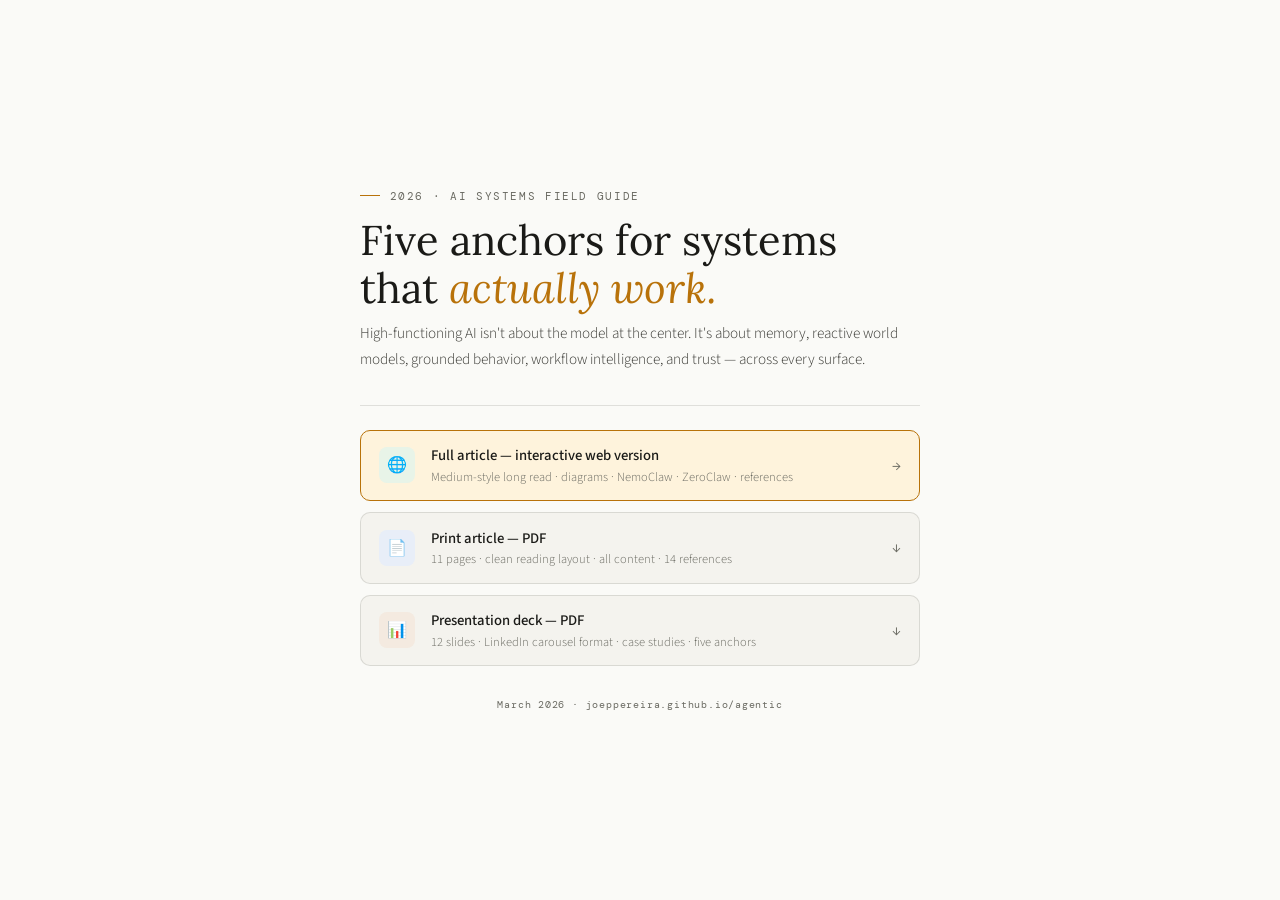
==== index.html @ 87a30d57 "Add files via upload" ====
<!DOCTYPE html>
<html lang="en">
<head>
<meta charset="UTF-8">
<meta name="viewport" content="width=device-width, initial-scale=1.0">
<title>AI Systems Field Guide · 2026</title>
<link rel="preconnect" href="https://fonts.googleapis.com">
<link href="https://fonts.googleapis.com/css2?family=Lora:ital,wght@0,400;0,600;1,400&family=Source+Sans+3:wght@300;400;500&family=DM+Mono:wght@400&display=swap" rel="stylesheet">
<style>
*, *::before, *::after { box-sizing: border-box; margin: 0; padding: 0; }
:root {
  --amber: #B8720A; --amber-l: #FEF3DC;
  --ink: #1A1A17; --ink-2: #3A3A35; --ink-3: #6A6A62;
  --paper: #FAFAF7; --paper-2: #F4F3EE; --paper-3: #ECEAE2;
  --border: rgba(26,26,23,0.12);
}
body {
  background: var(--paper);
  color: var(--ink);
  font-family: 'Source Sans 3', system-ui, sans-serif;
  min-height: 100vh;
  display: flex;
  align-items: center;
  justify-content: center;
  padding: 2rem 1.5rem;
}
.card {
  max-width: 560px;
  width: 100%;
}
.eyebrow {
  font-family: 'DM Mono', monospace;
  font-size: .68rem;
  letter-spacing: .15em;
  text-transform: uppercase;
  color: var(--ink-3);
  margin-bottom: .8rem;
  display: flex;
  align-items: center;
  gap: .6rem;
}
.eyebrow::before {
  content: '';
  display: inline-block;
  width: 20px;
  height: 1px;
  background: var(--amber);
}
h1 {
  font-family: 'Lora', Georgia, serif;
  font-size: clamp(1.8rem, 5vw, 2.6rem);
  font-weight: 400;
  line-height: 1.15;
  color: var(--ink);
  margin-bottom: .6rem;
}
h1 em { font-style: italic; color: var(--amber); }
.desc {
  font-size: .95rem;
  font-weight: 300;
  color: var(--ink-2);
  line-height: 1.7;
  margin-bottom: 2rem;
}
.divider {
  height: 1px;
  background: var(--border);
  margin-bottom: 1.5rem;
}
.links { display: flex; flex-direction: column; gap: .7rem; }
a.item {
  display: flex;
  align-items: center;
  gap: 1rem;
  padding: .9rem 1.1rem;
  background: var(--paper-2);
  border: 1px solid var(--border);
  border-radius: 10px;
  text-decoration: none;
  color: var(--ink);
  transition: border-color .15s, background .15s, transform .15s;
}
a.item:hover {
  border-color: var(--amber);
  background: var(--amber-l);
  transform: translateX(3px);
}
a.item.primary {
  border-color: var(--amber);
  background: var(--amber-l);
}
.item-icon {
  width: 36px;
  height: 36px;
  border-radius: 8px;
  display: flex;
  align-items: center;
  justify-content: center;
  flex-shrink: 0;
  font-size: 1rem;
}
.item-icon.html { background: #E8F4E8; }
.item-icon.pdf-article { background: #E8EEF8; }
.item-icon.pdf-deck { background: #F4EAE0; }
.item-body { flex: 1; }
.item-title {
  font-size: .92rem;
  font-weight: 500;
  color: var(--ink);
  margin-bottom: .1rem;
}
.item-desc {
  font-size: .78rem;
  font-weight: 300;
  color: var(--ink-3);
}
.item-arrow {
  font-size: .9rem;
  color: var(--ink-3);
  transition: color .15s;
}
a.item:hover .item-arrow { color: var(--amber); }
.footer {
  margin-top: 2rem;
  font-family: 'DM Mono', monospace;
  font-size: .62rem;
  letter-spacing: .08em;
  color: var(--ink-3);
  text-align: center;
}
</style>
</head>
<body>
<div class="card">
  <p class="eyebrow">2026 · AI Systems Field Guide</p>
  <h1>Five anchors for systems<br>that <em>actually work.</em></h1>
  <p class="desc">High-functioning AI isn't about the model at the center. It's about memory, reactive world models, grounded behavior, workflow intelligence, and trust — across every surface.</p>
  <div class="divider"></div>
  <div class="links">
    <a href="ai_anchors_article.html" class="item primary">
      <div class="item-icon html">🌐</div>
      <div class="item-body">
        <div class="item-title">Full article — interactive web version</div>
        <div class="item-desc">Medium-style long read · diagrams · NemoClaw · ZeroClaw · references</div>
      </div>
      <span class="item-arrow">→</span>
    </a>
    <a href="ai_anchors_article.pdf" class="item">
      <div class="item-icon pdf-article">📄</div>
      <div class="item-body">
        <div class="item-title">Print article — PDF</div>
        <div class="item-desc">11 pages · clean reading layout · all content · 14 references</div>
      </div>
      <span class="item-arrow">↓</span>
    </a>
    <a href="ai_anchors_linkedin.pdf" class="item">
      <div class="item-icon pdf-deck">📊</div>
      <div class="item-body">
        <div class="item-title">Presentation deck — PDF</div>
        <div class="item-desc">12 slides · LinkedIn carousel format · case studies · five anchors</div>
      </div>
      <span class="item-arrow">↓</span>
    </a>
  </div>
  <p class="footer">March 2026 · joeppereira.github.io/agentic</p>
</div>
</body>
</html>
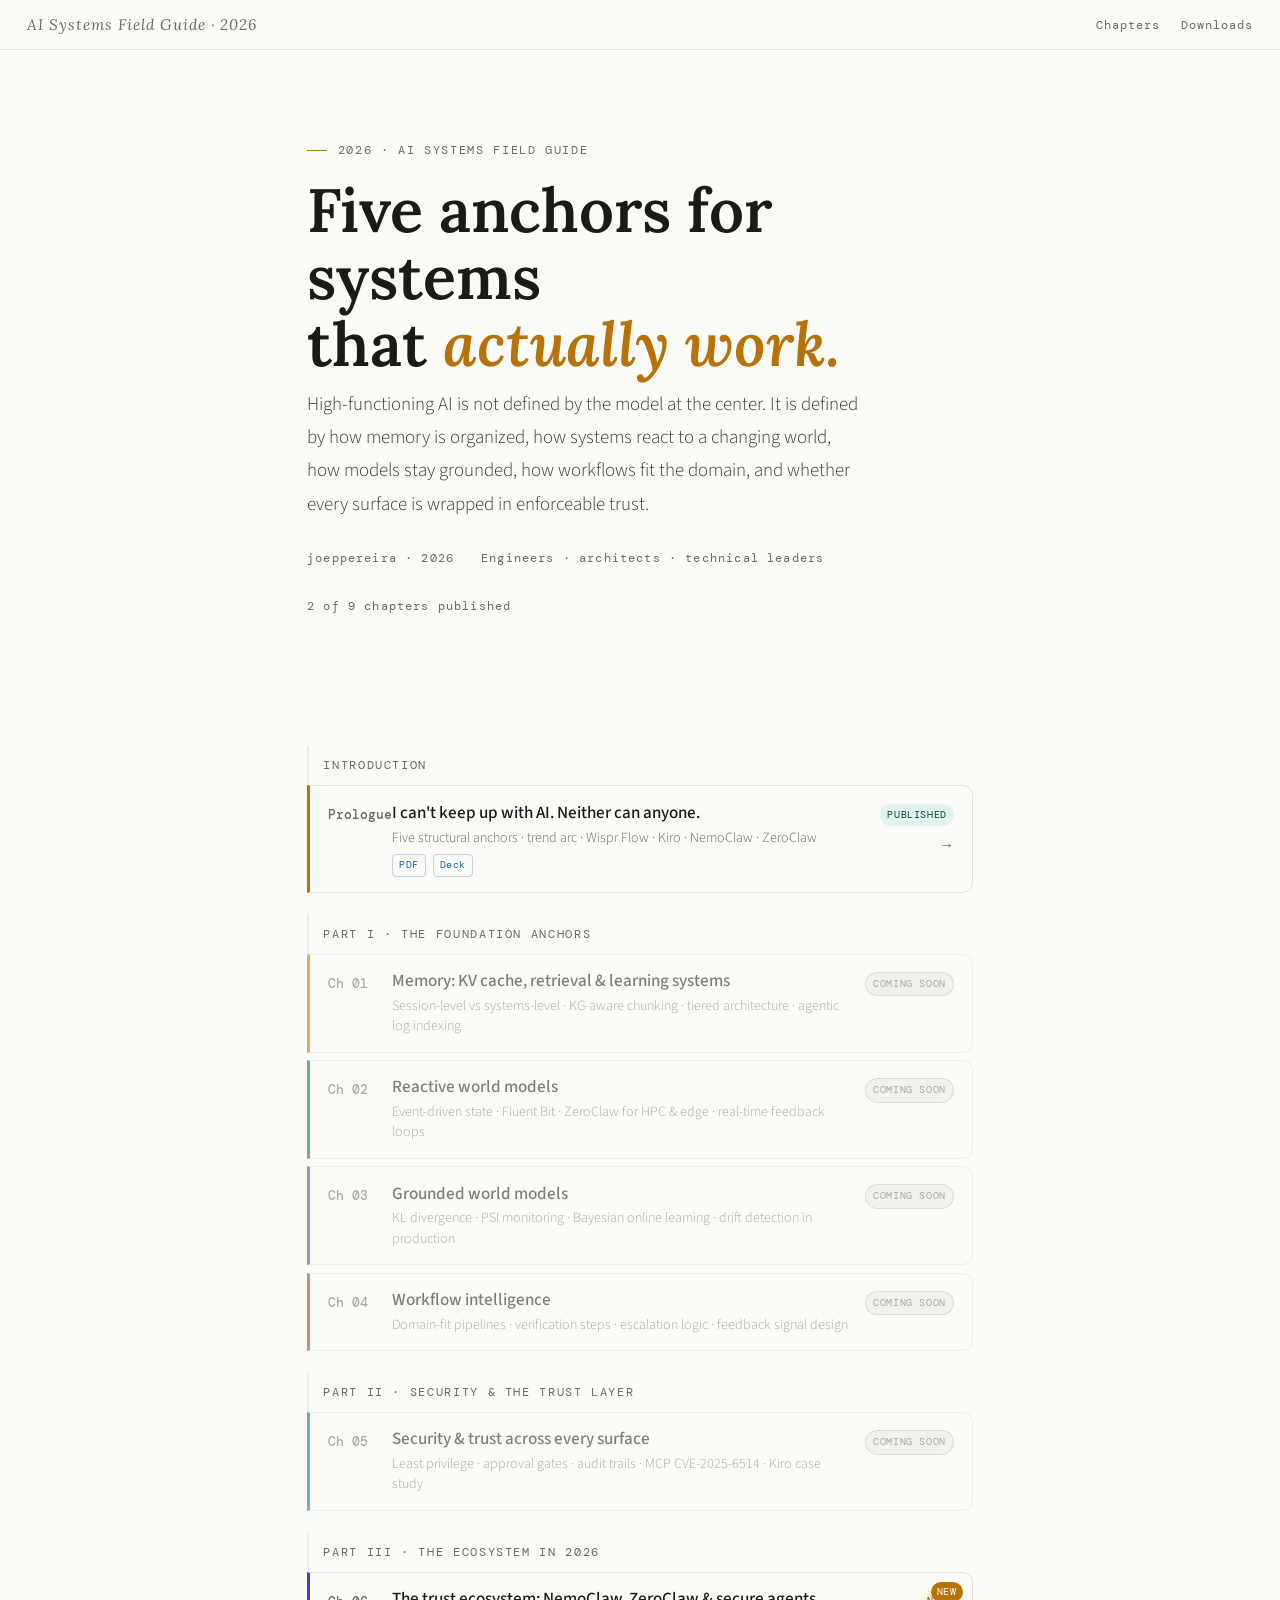
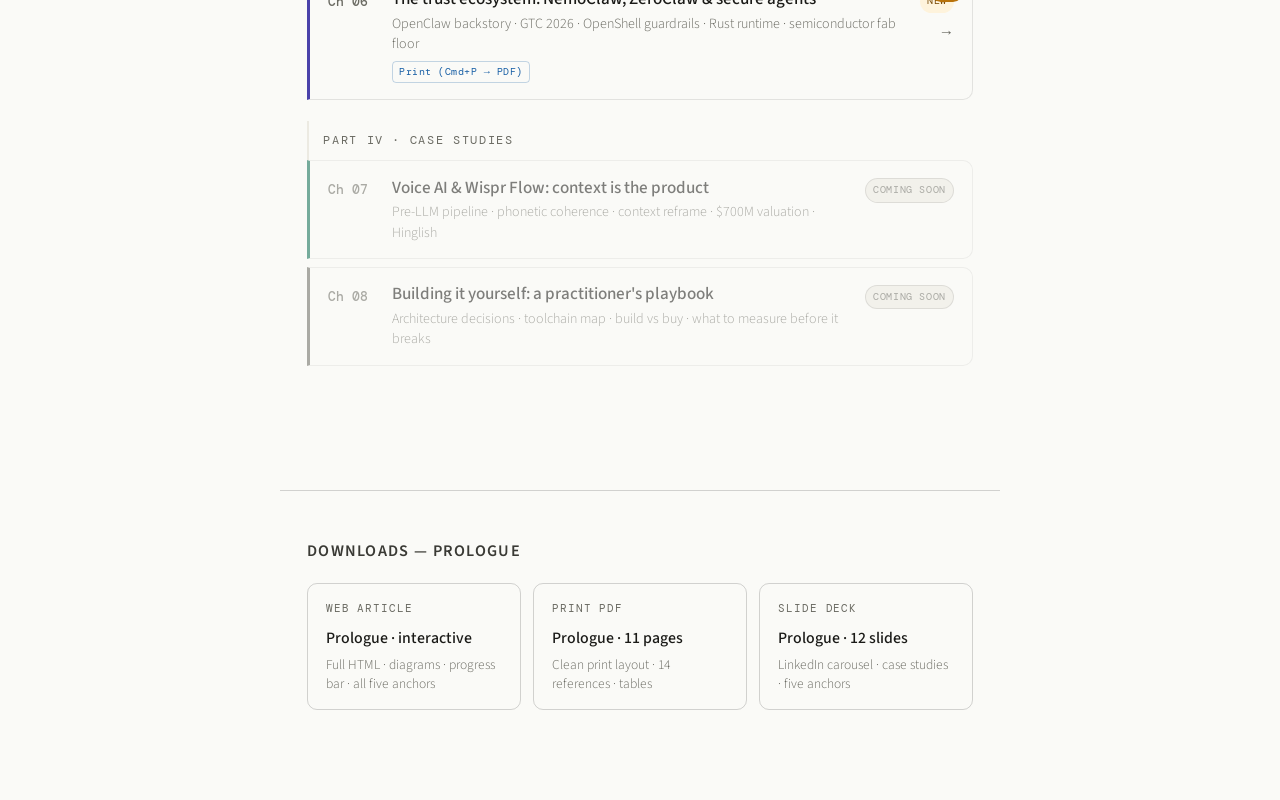
==== commit 1b821856: "adding chapter, and book format" ====
--- a/index.html
+++ b/index.html
@@ -4,165 +4,256 @@
 <meta charset="UTF-8">
 <meta name="viewport" content="width=device-width, initial-scale=1.0">
 <title>AI Systems Field Guide · 2026</title>
-<link rel="preconnect" href="https://fonts.googleapis.com">
-<link href="https://fonts.googleapis.com/css2?family=Lora:ital,wght@0,400;0,600;1,400&family=Source+Sans+3:wght@300;400;500&family=DM+Mono:wght@400&display=swap" rel="stylesheet">
+<link rel="stylesheet" href="style.css">
 <style>
-*, *::before, *::after { box-sizing: border-box; margin: 0; padding: 0; }
-:root {
-  --amber: #B8720A; --amber-l: #FEF3DC;
-  --ink: #1A1A17; --ink-2: #3A3A35; --ink-3: #6A6A62;
-  --paper: #FAFAF7; --paper-2: #F4F3EE; --paper-3: #ECEAE2;
-  --border: rgba(26,26,23,0.12);
-}
-body {
-  background: var(--paper);
-  color: var(--ink);
-  font-family: 'Source Sans 3', system-ui, sans-serif;
-  min-height: 100vh;
-  display: flex;
-  align-items: center;
-  justify-content: center;
-  padding: 2rem 1.5rem;
-}
-.card {
-  max-width: 560px;
-  width: 100%;
-}
-.eyebrow {
-  font-family: 'DM Mono', monospace;
-  font-size: .68rem;
-  letter-spacing: .15em;
-  text-transform: uppercase;
-  color: var(--ink-3);
-  margin-bottom: .8rem;
-  display: flex;
-  align-items: center;
-  gap: .6rem;
-}
-.eyebrow::before {
-  content: '';
-  display: inline-block;
-  width: 20px;
-  height: 1px;
-  background: var(--amber);
-}
-h1 {
-  font-family: 'Lora', Georgia, serif;
-  font-size: clamp(1.8rem, 5vw, 2.6rem);
-  font-weight: 400;
-  line-height: 1.15;
-  color: var(--ink);
-  margin-bottom: .6rem;
-}
-h1 em { font-style: italic; color: var(--amber); }
-.desc {
-  font-size: .95rem;
-  font-weight: 300;
-  color: var(--ink-2);
-  line-height: 1.7;
-  margin-bottom: 2rem;
-}
-.divider {
-  height: 1px;
-  background: var(--border);
-  margin-bottom: 1.5rem;
-}
-.links { display: flex; flex-direction: column; gap: .7rem; }
-a.item {
-  display: flex;
-  align-items: center;
-  gap: 1rem;
-  padding: .9rem 1.1rem;
-  background: var(--paper-2);
-  border: 1px solid var(--border);
-  border-radius: 10px;
-  text-decoration: none;
-  color: var(--ink);
-  transition: border-color .15s, background .15s, transform .15s;
-}
-a.item:hover {
-  border-color: var(--amber);
-  background: var(--amber-l);
-  transform: translateX(3px);
-}
-a.item.primary {
-  border-color: var(--amber);
-  background: var(--amber-l);
-}
-.item-icon {
-  width: 36px;
-  height: 36px;
-  border-radius: 8px;
-  display: flex;
-  align-items: center;
-  justify-content: center;
-  flex-shrink: 0;
-  font-size: 1rem;
-}
-.item-icon.html { background: #E8F4E8; }
-.item-icon.pdf-article { background: #E8EEF8; }
-.item-icon.pdf-deck { background: #F4EAE0; }
-.item-body { flex: 1; }
-.item-title {
-  font-size: .92rem;
-  font-weight: 500;
-  color: var(--ink);
-  margin-bottom: .1rem;
-}
-.item-desc {
-  font-size: .78rem;
-  font-weight: 300;
-  color: var(--ink-3);
-}
-.item-arrow {
-  font-size: .9rem;
-  color: var(--ink-3);
-  transition: color .15s;
-}
-a.item:hover .item-arrow { color: var(--amber); }
-.footer {
-  margin-top: 2rem;
-  font-family: 'DM Mono', monospace;
-  font-size: .62rem;
-  letter-spacing: .08em;
-  color: var(--ink-3);
-  text-align: center;
+.book-hero { max-width: 720px; margin: 0 auto; padding: 5rem 1.5rem 3rem; }
+.book-title { font-family: var(--serif); font-size: clamp(2rem, 5vw, 3.4rem); font-weight: 600; line-height: 1.1; color: var(--ink); margin-bottom: .6rem; }
+.book-title em { font-style: italic; color: var(--amber); }
+.book-desc { font-family: var(--sans); font-size: 1.05rem; font-weight: 300; color: var(--ink-2); line-height: 1.75; max-width: 560px; margin-bottom: 1.5rem; }
+.book-meta { font-family: var(--mono); font-size: .65rem; letter-spacing: .1em; color: var(--ink-3); display: flex; gap: 1.5rem; flex-wrap: wrap; margin-bottom: 3rem; }
+
+.toc-wrap { max-width: 720px; margin: 0 auto; padding: 0 1.5rem 4rem; }
+.toc-part { font-family: var(--mono); font-size: .65rem; letter-spacing: .14em; text-transform: uppercase; color: var(--ink-3); padding: .5rem 0 .5rem .8rem; margin-top: 1.2rem; border-left: 2px solid var(--paper-3); }
+
+.ch-row { display: grid; grid-template-columns: 52px 1fr auto; align-items: start; gap: 12px; border: 1px solid var(--border); border-left: 3px solid var(--paper-3); border-radius: 0 10px 10px 0; padding: .85rem 1rem; margin-bottom: .4rem; text-decoration: none; color: inherit; transition: border-color .15s, background .15s, transform .15s; position: relative; }
+a.ch-row:hover { background: var(--amber-l); transform: translateX(3px); }
+.ch-row.coming { opacity: .55; pointer-events: none; }
+.ch-row.is-new::after { content: 'New'; position: absolute; top: .5rem; right: .5rem; font-family: var(--mono); font-size: .55rem; letter-spacing: .08em; text-transform: uppercase; background: var(--amber); color: white; padding: 1px 6px; border-radius: 99px; }
+
+.ch-num   { font-family: var(--mono); font-size: .7rem; font-weight: 500; color: var(--ink-3); padding-top: .15rem; }
+.ch-body  { flex: 1; }
+.ch-title { font-family: var(--sans); font-size: .95rem; font-weight: 500; color: var(--ink); margin-bottom: .2rem; line-height: 1.3; }
+.ch-sub   { font-family: var(--sans); font-size: .78rem; font-weight: 300; color: var(--ink-3); line-height: 1.45; }
+.ch-right { display: flex; flex-direction: column; align-items: flex-end; gap: 5px; padding-top: .1rem; }
+.ch-badge-sm { font-family: var(--mono); font-size: .58rem; letter-spacing: .06em; text-transform: uppercase; padding: 2px 7px; border-radius: 99px; white-space: nowrap; }
+.badge-published { background: var(--teal-l);  color: var(--teal-d); }
+.badge-new       { background: var(--amber-l); color: var(--amber-d); }
+.badge-coming    { background: var(--paper-3); color: var(--ink-3); border: 1px solid var(--border-2); }
+
+.formats-row { display: flex; gap: .4rem; flex-wrap: wrap; margin-top: .35rem; }
+.fmt-link { font-family: var(--mono); font-size: .57rem; letter-spacing: .05em; color: var(--blue); text-decoration: none; padding: 1px 6px; border: 1px solid rgba(24,95,165,.25); border-radius: 4px; }
+.fmt-link:hover { background: var(--blue-l); }
+
+.divider-rule { height: 1px; background: var(--border-2); margin: 2.5rem auto; max-width: 720px; }
+
+.dl-wrap { max-width: 720px; margin: 0 auto; padding: 0 1.5rem 5rem; }
+.dl-wrap h3 { margin-bottom: 1rem; }
+.dl-grid { display: grid; grid-template-columns: repeat(3, 1fr); gap: .7rem; }
+.dl-card { border: 1px solid var(--border-2); border-radius: 10px; padding: .85rem 1rem; text-decoration: none; color: inherit; display: block; transition: border-color .15s, background .15s; }
+.dl-card:hover { border-color: var(--amber); background: var(--amber-l); }
+.dl-label { font-family: var(--mono); font-size: .6rem; letter-spacing: .08em; text-transform: uppercase; color: var(--ink-3); margin-bottom: .3rem; }
+.dl-title { font-family: var(--sans); font-size: .88rem; font-weight: 500; color: var(--ink); margin-bottom: .2rem; }
+.dl-desc  { font-family: var(--sans); font-size: .75rem; font-weight: 300; color: var(--ink-3); line-height: 1.4; }
+
+@media (max-width: 600px) {
+  .ch-row   { grid-template-columns: 40px 1fr; }
+  .ch-right { display: none; }
+  .dl-grid  { grid-template-columns: 1fr; }
 }
 </style>
 </head>
 <body>
-<div class="card">
-  <p class="eyebrow">2026 · AI Systems Field Guide</p>
-  <h1>Five anchors for systems<br>that <em>actually work.</em></h1>
-  <p class="desc">High-functioning AI isn't about the model at the center. It's about memory, reactive world models, grounded behavior, workflow intelligence, and trust — across every surface.</p>
-  <div class="divider"></div>
-  <div class="links">
-    <a href="ai_anchors_article.html" class="item primary">
-      <div class="item-icon html">🌐</div>
-      <div class="item-body">
-        <div class="item-title">Full article — interactive web version</div>
-        <div class="item-desc">Medium-style long read · diagrams · NemoClaw · ZeroClaw · references</div>
-      </div>
-      <span class="item-arrow">→</span>
+
+<nav>
+  <span class="nav-book">AI Systems Field Guide · 2026</span>
+  <div class="nav-links">
+    <a href="#chapters">Chapters</a>
+    <a href="#downloads">Downloads</a>
+  </div>
+</nav>
+
+<div class="book-hero">
+  <p style="font-family:var(--mono);font-size:.65rem;letter-spacing:.14em;text-transform:uppercase;color:var(--ink-3);margin-bottom:.8rem;display:flex;align-items:center;gap:.6rem">
+    <span style="display:inline-block;width:20px;height:1px;background:var(--amber)"></span>
+    2026 · AI Systems Field Guide
+  </p>
+  <h1 class="book-title">Five anchors for systems<br>that <em>actually work.</em></h1>
+  <p class="book-desc">High-functioning AI is not defined by the model at the center. It is defined by how memory is organized, how systems react to a changing world, how models stay grounded, how workflows fit the domain, and whether every surface is wrapped in enforceable trust.</p>
+  <div class="book-meta">
+    <span>joeppereira · 2026</span>
+    <span>Engineers · architects · technical leaders</span>
+    <span id="ch-count"></span>
+  </div>
+</div>
+
+<!-- ══ TABLE OF CONTENTS ══
+     TO ADD A CHAPTER:
+     1. Add one object to the CHAPTERS array below
+     2. Set status: "published" and file: "your-filename.html"
+     3. Save and push to GitHub — done
+     ══════════════════════ -->
+<div class="toc-wrap" id="chapters">
+  <div id="toc"></div>
+</div>
+
+<div class="divider-rule"></div>
+
+<div class="dl-wrap" id="downloads">
+  <h3>Downloads — prologue</h3>
+  <div class="dl-grid">
+    <a class="dl-card" href="ai_anchors_article.html">
+      <div class="dl-label">Web article</div>
+      <div class="dl-title">Prologue · interactive</div>
+      <div class="dl-desc">Full HTML · diagrams · progress bar · all five anchors</div>
     </a>
-    <a href="ai_anchors_article.pdf" class="item">
-      <div class="item-icon pdf-article">📄</div>
-      <div class="item-body">
-        <div class="item-title">Print article — PDF</div>
-        <div class="item-desc">11 pages · clean reading layout · all content · 14 references</div>
-      </div>
-      <span class="item-arrow">↓</span>
+    <a class="dl-card" href="ai_anchors_article.pdf">
+      <div class="dl-label">Print PDF</div>
+      <div class="dl-title">Prologue · 11 pages</div>
+      <div class="dl-desc">Clean print layout · 14 references · tables</div>
     </a>
-    <a href="ai_anchors_linkedin.pdf" class="item">
-      <div class="item-icon pdf-deck">📊</div>
-      <div class="item-body">
-        <div class="item-title">Presentation deck — PDF</div>
-        <div class="item-desc">12 slides · LinkedIn carousel format · case studies · five anchors</div>
-      </div>
-      <span class="item-arrow">↓</span>
+    <a class="dl-card" href="ai_anchors_linkedin.pdf">
+      <div class="dl-label">Slide deck</div>
+      <div class="dl-title">Prologue · 12 slides</div>
+      <div class="dl-desc">LinkedIn carousel · case studies · five anchors</div>
     </a>
   </div>
-  <p class="footer">March 2026 · joeppereira.github.io/agentic</p>
 </div>
+
+<script>
+/* ============================================================
+   CHAPTER REGISTRY
+   Add one object here per chapter. Fields:
+     part     {string}  Part heading — only on first chapter of each part
+     num      {string}  "Prologue" | "Ch 01" | "Ch 02" ...
+     title    {string}  Chapter title
+     sub      {string}  One-line subtitle shown in the TOC
+     file     {string|null}  HTML filename — null if not yet published
+     status   {string}  "published" | "new" | "coming"
+     color    {string}  Hex color for left border strip
+     isNew    {bool}    Show "New" pill (remove after ~2 weeks)
+     formats  {Array}   [{label, href}] — extra download links
+   ============================================================ */
+const CHAPTERS = [
+  {
+    part: "Introduction",
+    num: "Prologue",
+    title: "I can't keep up with AI. Neither can anyone.",
+    sub: "Five structural anchors · trend arc · Wispr Flow · Kiro · NemoClaw · ZeroClaw",
+    file: "ai_anchors_article.html",
+    status: "published",
+    color: "#B8720A",
+    formats: [
+      { label: "PDF",  href: "ai_anchors_article.pdf" },
+      { label: "Deck", href: "ai_anchors_linkedin.pdf" }
+    ]
+  },
+
+  /* ── PART I ────────────────────────────────────────────── */
+  {
+    part: "Part I · The foundation anchors",
+    num: "Ch 01",
+    title: "Memory: KV cache, retrieval & learning systems",
+    sub: "Session-level vs systems-level · KG-aware chunking · tiered architecture · agentic log indexing",
+    file: null, status: "coming", color: "#B8720A"
+  },
+  {
+    num: "Ch 02",
+    title: "Reactive world models",
+    sub: "Event-driven state · Fluent Bit · ZeroClaw for HPC & edge · real-time feedback loops",
+    file: null, status: "coming", color: "#0A6B50"
+  },
+  {
+    num: "Ch 03",
+    title: "Grounded world models",
+    sub: "KL divergence · PSI monitoring · Bayesian online learning · drift detection in production",
+    file: null, status: "coming", color: "#4A42AA"
+  },
+  {
+    num: "Ch 04",
+    title: "Workflow intelligence",
+    sub: "Domain-fit pipelines · verification steps · escalation logic · feedback signal design",
+    file: null, status: "coming", color: "#8F3818"
+  },
+
+  /* ── PART II ───────────────────────────────────────────── */
+  {
+    part: "Part II · Security & the trust layer",
+    num: "Ch 05",
+    title: "Security & trust across every surface",
+    sub: "Least privilege · approval gates · audit trails · MCP CVE-2025-6514 · Kiro case study",
+    file: null, status: "coming", color: "#185FA5"
+  },
+
+  /* ── PART III ──────────────────────────────────────────── */
+  {
+    part: "Part III · The ecosystem in 2026",
+    num: "Ch 06",
+    title: "The trust ecosystem: NemoClaw, ZeroClaw & secure agents",
+    sub: "OpenClaw backstory · GTC 2026 · OpenShell guardrails · Rust runtime · semiconductor fab floor",
+    file: "chapter-06-nemoclaw-zeroclaw.html",
+    status: "new",
+    color: "#4A42AA",
+    isNew: true,
+    formats: [
+      { label: "Print (Cmd+P → PDF)", href: "chapter-06-nemoclaw-zeroclaw.html" }
+    ]
+  },
+
+  /* ── PART IV ───────────────────────────────────────────── */
+  {
+    part: "Part IV · Case studies",
+    num: "Ch 07",
+    title: "Voice AI & Wispr Flow: context is the product",
+    sub: "Pre-LLM pipeline · phonetic coherence · context reframe · $700M valuation · Hinglish",
+    file: null, status: "coming", color: "#0A6B50"
+  },
+  {
+    num: "Ch 08",
+    title: "Building it yourself: a practitioner's playbook",
+    sub: "Architecture decisions · toolchain map · build vs buy · what to measure before it breaks",
+    file: null, status: "coming", color: "#6A6A62"
+  }
+
+  /* ── ADD NEW CHAPTERS BELOW THIS LINE ──────────────────── */
+];
+
+/* ── BUILD TOC (no edits needed below this line) ── */
+const toc = document.getElementById('toc');
+let published = 0;
+
+CHAPTERS.forEach(ch => {
+  if (ch.part) {
+    const p = document.createElement('div');
+    p.className = 'toc-part';
+    p.textContent = ch.part;
+    toc.appendChild(p);
+  }
+
+  const live = (ch.status === 'published' || ch.status === 'new') && ch.file;
+  if (live) published++;
+
+  const el = document.createElement(live ? 'a' : 'div');
+  if (live) el.href = ch.file;
+
+  el.className = ['ch-row', live ? '' : 'coming', ch.isNew ? 'is-new' : ''].filter(Boolean).join(' ');
+  el.style.borderLeftColor = ch.color;
+
+  const badgeCls  = ch.status === 'published' ? 'badge-published' : ch.status === 'new' ? 'badge-new' : 'badge-coming';
+  const badgeTxt  = ch.status === 'published' ? 'Published' : ch.status === 'new' ? 'New' : 'Coming soon';
+  const fmtHtml   = (ch.formats && live)
+    ? `<div class="formats-row">${ch.formats.map(f =>
+        `<a class="fmt-link" href="${f.href}" onclick="event.stopPropagation()">${f.label}</a>`
+      ).join('')}</div>`
+    : '';
+
+  el.innerHTML = `
+    <div class="ch-num">${ch.num}</div>
+    <div class="ch-body">
+      <div class="ch-title">${ch.title}</div>
+      <div class="ch-sub">${ch.sub}</div>
+      ${fmtHtml}
+    </div>
+    <div class="ch-right">
+      <span class="ch-badge-sm ${badgeCls}">${badgeTxt}</span>
+      ${live ? '<span style="font-size:.85rem;color:var(--ink-3)">→</span>' : ''}
+    </div>`;
+
+  toc.appendChild(el);
+});
+
+document.getElementById('ch-count').textContent =
+  `${published} of ${CHAPTERS.length} chapters published`;
+</script>
+
 </body>
 </html>
--- a/style.css
+++ b/style.css
@@ -0,0 +1,355 @@
+/* ============================================================
+   AI Systems Field Guide · 2026
+   Shared stylesheet — referenced by all chapters and index
+   To add a chapter: create a new HTML file, link this CSS,
+   add one entry to the CHAPTERS array in index.html
+   ============================================================ */
+
+@import url('https://fonts.googleapis.com/css2?family=Lora:ital,wght@0,400;0,500;0,600;1,400;1,500&family=DM+Mono:wght@400;500&family=Source+Sans+3:wght@300;400;500;600&display=swap');
+
+/* ── TOKENS ─────────────────────────────────────────────── */
+:root {
+  --amber: #B8720A; --amber-l: #FEF3DC; --amber-d: #7A4A05;
+  --teal:  #0A6B50; --teal-l:  #E0F5EE; --teal-d:  #054033;
+  --purple:#4A42AA; --purple-l:#EDECFD; --purple-d:#312B7A;
+  --coral: #8F3818; --coral-l: #FAE9E2; --coral-d: #5E2510;
+  --blue:  #185FA5; --blue-l:  #E4EFF9; --blue-d:  #0A3A70;
+  --green: #3B6D11; --green-l: #EAF3DE;
+  --red:   #9A2828; --red-l:   #FBEBEB;
+
+  --ink:   #1A1A17;
+  --ink-2: #3A3A35;
+  --ink-3: #6A6A62;
+
+  --paper:   #FAFAF7;
+  --paper-2: #F4F3EE;
+  --paper-3: #ECEAE2;
+
+  --border:   rgba(26,26,23,0.10);
+  --border-2: rgba(26,26,23,0.18);
+
+  --serif: 'Lora', Georgia, serif;
+  --sans:  'Source Sans 3', system-ui, sans-serif;
+  --mono:  'DM Mono', 'Courier New', monospace;
+
+  --max-w: 720px;
+  --margin: 1.5rem;
+}
+
+/* ── RESET ──────────────────────────────────────────────── */
+*, *::before, *::after { box-sizing: border-box; margin: 0; padding: 0; }
+html  { font-size: 18px; scroll-behavior: smooth; }
+body  { background: var(--paper); color: var(--ink); font-family: var(--serif); line-height: 1.8; -webkit-font-smoothing: antialiased; }
+
+/* ── PROGRESS BAR ───────────────────────────────────────── */
+#progress {
+  position: fixed; top: 0; left: 0;
+  height: 2px; background: var(--amber);
+  width: 0%; z-index: 100;
+  transition: width .1s linear;
+}
+
+/* ── NAV ────────────────────────────────────────────────── */
+nav {
+  position: sticky; top: 0; z-index: 90;
+  background: rgba(250,250,247,.92);
+  backdrop-filter: blur(12px);
+  border-bottom: 1px solid var(--border);
+  padding: .6rem var(--margin);
+  display: flex; align-items: center; justify-content: space-between;
+  font-family: var(--mono); font-size: .68rem;
+  letter-spacing: .08em; color: var(--ink-3);
+}
+.nav-book  { font-family: var(--serif); font-size: .85rem; font-style: italic; color: var(--ink-3); }
+.nav-ch    { font-weight: 500; color: var(--amber); }
+.nav-links { display: flex; gap: 1.2rem; }
+.nav-links a { color: var(--ink-3); text-decoration: none; transition: color .15s; }
+.nav-links a:hover { color: var(--ink); }
+
+/* ── HERO ───────────────────────────────────────────────── */
+.hero { max-width: var(--max-w); margin: 0 auto; padding: 4rem var(--margin) 2.5rem; }
+
+.ch-badge {
+  display: inline-flex; align-items: center; gap: .5rem;
+  font-family: var(--mono); font-size: .65rem;
+  letter-spacing: .12em; text-transform: uppercase;
+  color: var(--amber-d); background: var(--amber-l);
+  padding: 3px 10px; border-radius: 99px; margin-bottom: 1rem;
+}
+
+/* ── TYPOGRAPHY ─────────────────────────────────────────── */
+h1 {
+  font-family: var(--serif);
+  font-size: clamp(1.9rem, 5vw, 3rem);
+  font-weight: 600; line-height: 1.12;
+  color: var(--ink); margin-bottom: .5rem;
+}
+h1 em { font-style: italic; color: var(--amber); }
+
+h2 {
+  font-family: var(--serif);
+  font-size: 1.65rem; font-weight: 600;
+  color: var(--ink); margin: 3.5rem 0 .9rem; line-height: 1.25;
+}
+h2 em { font-style: italic; color: var(--amber); }
+
+h3 {
+  font-family: var(--sans);
+  font-size: .9rem; font-weight: 600;
+  text-transform: uppercase; letter-spacing: .08em;
+  color: var(--ink-2); margin: 2.2rem 0 .6rem;
+}
+
+.hero-sub {
+  font-family: var(--sans); font-size: 1.05rem;
+  font-weight: 300; color: var(--ink-2);
+  line-height: 1.7; margin-bottom: 1rem; max-width: 580px;
+}
+
+.meta {
+  font-family: var(--mono); font-size: .65rem;
+  letter-spacing: .06em; color: var(--ink-3);
+  display: flex; gap: 1.4rem; flex-wrap: wrap; margin-bottom: 2rem;
+}
+.meta a { color: var(--amber); text-decoration: none; }
+
+p { margin-bottom: 1.3rem; font-size: 1rem; }
+strong { font-weight: 600; color: var(--ink); }
+em { font-style: italic; }
+
+a { color: var(--blue); text-decoration: underline; text-decoration-color: rgba(24,95,165,.3); text-underline-offset: 2px; }
+a:hover { text-decoration-color: var(--blue); }
+
+sup.ref { font-family: var(--mono); font-size: .6rem; color: var(--amber); }
+
+/* ── ARTICLE BODY ───────────────────────────────────────── */
+.article-body { max-width: var(--max-w); margin: 0 auto; padding: 0 var(--margin) 6rem; }
+
+/* ── SECTION BREAK ──────────────────────────────────────── */
+.section-break {
+  display: flex; align-items: center; gap: 1rem; margin: 2.8rem 0;
+  font-family: var(--mono); font-size: .65rem;
+  letter-spacing: .12em; text-transform: uppercase; color: var(--ink-3);
+}
+.section-break::before,
+.section-break::after { content: ''; flex: 1; height: 1px; background: var(--border-2); }
+
+/* ── PULLQUOTE ───────────────────────────────────────────── */
+.pullquote {
+  border-left: 4px solid var(--amber);
+  padding: .9rem 1.3rem; margin: 2rem 0;
+  font-family: var(--serif); font-size: 1.15rem;
+  font-style: italic; color: var(--ink-2); line-height: 1.65;
+  background: var(--amber-l); border-radius: 0 8px 8px 0;
+}
+
+/* ── CALLOUT ─────────────────────────────────────────────── */
+.callout {
+  background: var(--paper-2); border: 1px solid var(--border-2);
+  border-radius: 10px; padding: 1.1rem 1.3rem; margin: 1.8rem 0;
+  font-family: var(--sans); font-size: .9rem; line-height: 1.65; color: var(--ink-2);
+}
+.callout-label {
+  font-family: var(--mono); font-size: .62rem;
+  letter-spacing: .12em; text-transform: uppercase;
+  color: var(--ink-3); margin-bottom: .45rem;
+}
+
+/* ── WARN BOX ────────────────────────────────────────────── */
+.warn-box {
+  background: var(--red-l); border: 1px solid rgba(154,40,40,.25);
+  border-radius: 10px; padding: 1rem 1.3rem; margin: 1.8rem 0;
+  font-family: var(--sans); font-size: .88rem; line-height: 1.65; color: #5A1818;
+}
+.warn-label {
+  font-family: var(--mono); font-size: .62rem;
+  letter-spacing: .12em; text-transform: uppercase;
+  color: var(--red); margin-bottom: .4rem;
+}
+
+/* ── CODE BLOCK ──────────────────────────────────────────── */
+.code-block {
+  background: #1A1A17; color: #E8E4D8;
+  font-family: var(--mono); font-size: .75rem; line-height: 1.7;
+  border-radius: 10px; padding: 1.1rem 1.3rem; margin: 1.4rem 0; overflow-x: auto;
+}
+.code-block .kw  { color: #89BFFF; }
+.code-block .ty  { color: #BD93F9; }
+.code-block .cm  { color: #6A8A6A; font-style: italic; }
+.code-block .fn  { color: #FFB86C; }
+.code-block .str { color: #A8D8A0; }
+
+/* ── MATH BLOCK ──────────────────────────────────────────── */
+.math-block {
+  font-family: var(--mono); font-size: .88rem; color: var(--ink-2);
+  background: var(--paper-3); border-radius: 8px;
+  padding: .7rem 1rem; margin: .8rem 0; line-height: 1.6;
+}
+
+/* ── FIGURE ──────────────────────────────────────────────── */
+.figure { margin: 2.2rem 0; }
+.figure-inner {
+  background: var(--paper-2); border: 1px solid var(--border-2);
+  border-radius: 12px; padding: 1.4rem; overflow-x: auto;
+}
+.figure-caption {
+  font-family: var(--sans); font-size: .78rem; color: var(--ink-3);
+  margin-top: .55rem; text-align: center; font-style: italic;
+}
+
+/* ── ECOSYSTEM CARD ──────────────────────────────────────── */
+.ecosystem-card { border: 1px solid var(--border-2); border-radius: 12px; overflow: hidden; margin: 1.5rem 0; }
+.ec-header { display: flex; align-items: center; gap: 10px; padding: .85rem 1.2rem; border-bottom: 1px solid var(--border); background: var(--paper-2); }
+.ec-dot    { width: 10px; height: 10px; border-radius: 50%; flex-shrink: 0; }
+.ec-name   { font-family: var(--sans); font-size: 1rem; font-weight: 600; color: var(--ink); }
+.ec-tag    { font-family: var(--mono); font-size: .6rem; letter-spacing: .08em; text-transform: uppercase; padding: 2px 8px; border-radius: 99px; margin-left: auto; white-space: nowrap; }
+.ec-body   { padding: 1rem 1.2rem; font-family: var(--sans); font-size: .88rem; color: var(--ink-2); line-height: 1.68; }
+.ec-body p { font-family: var(--sans); font-size: .88rem; margin-bottom: .75rem; }
+.ec-props  { display: grid; grid-template-columns: repeat(auto-fill, minmax(155px,1fr)); gap: .5rem; margin-top: .9rem; }
+.ec-prop   { background: var(--paper-3); border-radius: 6px; padding: .5rem .7rem; }
+.prop-val  { font-family: var(--mono); font-size: .78rem; font-weight: 500; color: var(--ink); margin-bottom: 2px; }
+.prop-label{ font-family: var(--sans); font-size: .7rem; color: var(--ink-3); }
+
+/* ── COMPARE TABLE ───────────────────────────────────────── */
+.compare-table { width: 100%; border-collapse: collapse; font-family: var(--sans); font-size: .82rem; margin: 1.5rem 0; }
+.compare-table th { background: var(--paper-3); font-weight: 600; color: var(--ink-2); padding: .55rem .75rem; text-align: left; border-bottom: 1px solid var(--border-2); font-size: .78rem; letter-spacing: .02em; }
+.compare-table td { padding: .55rem .75rem; border-bottom: 1px solid var(--border); color: var(--ink-2); vertical-align: top; line-height: 1.5; }
+.compare-table tr:last-child td { border-bottom: none; }
+.compare-table tr:nth-child(even) td { background: var(--paper-2); }
+.td-good { color: var(--teal);   font-weight: 500; }
+.td-warn { color: var(--amber);  font-weight: 500; }
+.td-bad  { color: var(--red);    font-weight: 500; }
+
+/* ── FAB SECTION ─────────────────────────────────────────── */
+.fab-section {
+  background: var(--paper-2); border: 1px solid var(--border-2);
+  border-left: 4px solid var(--teal); border-radius: 0 12px 12px 0;
+  padding: 1.3rem 1.4rem; margin: 2rem 0;
+}
+.fab-label { font-family: var(--mono); font-size: .62rem; letter-spacing: .12em; text-transform: uppercase; color: var(--teal); margin-bottom: .6rem; }
+
+/* ── KIRO BLOCK ──────────────────────────────────────────── */
+.kiro-block { background: #180E08; border: 1px solid #5A2510; border-radius: 12px; padding: 1.6rem; margin: 2rem 0; color: #F0C4B0; }
+.kiro-eyebrow { font-family: var(--mono); font-size: .62rem; letter-spacing: .12em; text-transform: uppercase; color: #C06040; margin-bottom: .7rem; display: flex; align-items: center; gap: .5rem; }
+.kiro-dot { width: 6px; height: 6px; border-radius: 50%; background: #E04A3A; animation: kpulse 2s ease-in-out infinite; flex-shrink: 0; }
+@keyframes kpulse { 0%,100%{opacity:1} 50%{opacity:.3} }
+.kiro-block h3 { font-family: var(--serif); font-size: 1.2rem; font-weight: 600; color: #FAE8E0; text-transform: none; letter-spacing: 0; margin: 0 0 .7rem; }
+.kiro-block p  { font-family: var(--sans); font-size: .88rem; line-height: 1.7; color: #D8B0A0; margin-bottom: .7rem; }
+
+/* ── STAT ROW ────────────────────────────────────────────── */
+.stat-row  { display: grid; grid-template-columns: repeat(3,1fr); gap: .7rem; margin: 1.5rem 0; }
+.stat-card { background: var(--paper-2); border: 1px solid var(--border-2); border-radius: 8px; padding: .85rem 1rem; text-align: center; }
+.stat-val  { font-family: var(--serif); font-size: 1.7rem; font-weight: 600; line-height: 1.1; margin-bottom: .2rem; }
+.stat-label{ font-family: var(--sans); font-size: .75rem; color: var(--ink-3); line-height: 1.4; }
+
+/* ── USECASE GRID ────────────────────────────────────────── */
+.usecase-grid { display: grid; grid-template-columns: 1fr 1fr; gap: .7rem; margin: 1.5rem 0; }
+.usecase-card { background: var(--paper-2); border: 1px solid var(--border); border-radius: 8px; padding: .75rem .9rem; }
+.usecase-domain { font-family: var(--mono); font-size: .62rem; letter-spacing: .08em; text-transform: uppercase; margin-bottom: .25rem; }
+.usecase-text   { font-family: var(--sans); font-size: .82rem; color: var(--ink-2); line-height: 1.5; }
+
+/* ── TREND TABLE ─────────────────────────────────────────── */
+.trend-table { border: 1px solid var(--border-2); border-radius: 10px; overflow: hidden; margin: 2rem 0; }
+.trend-row { display: grid; grid-template-columns: 1fr 32px 1fr; align-items: start; gap: .5rem; padding: .9rem 1rem; border-bottom: 1px solid var(--border); font-family: var(--sans); font-size: .85rem; line-height: 1.55; }
+.trend-row:last-child { border-bottom: none; }
+.trend-row:nth-child(even) { background: var(--paper-2); }
+.trend-era   { font-family: var(--mono); font-size: .6rem; letter-spacing: .08em; color: var(--ink-3); margin-bottom: .2rem; }
+.trend-arrow { color: var(--ink-3); padding-top: 1.2rem; text-align: center; font-size: 1rem; }
+.tag         { display: inline-block; font-family: var(--mono); font-size: .58rem; letter-spacing: .06em; text-transform: uppercase; padding: 2px 7px; border-radius: 99px; margin-bottom: 3px; }
+.tag-red     { background: var(--red-l);    color: var(--red); }
+.tag-amber   { background: var(--amber-l);  color: var(--amber-d); }
+.tag-teal    { background: var(--teal-l);   color: var(--teal-d); }
+
+/* ── PRINCIPLE BLOCK ─────────────────────────────────────── */
+.principle-block { background: var(--paper-3); border-radius: 14px; padding: 1.8rem 2rem; margin: 3.5rem 0; text-align: center; }
+.principle-block p { font-family: var(--serif); font-size: 1.15rem; font-style: italic; color: var(--ink-2); line-height: 1.8; margin: 0; }
+.principle-block em { font-style: normal; font-weight: 600; color: var(--amber); }
+
+/* ── CHAPTER NAV STRIP ───────────────────────────────────── */
+.nav-strip { display: flex; justify-content: space-between; align-items: center; margin: 3rem 0 1rem; padding: 1rem 1.2rem; background: var(--paper-2); border-radius: 10px; border: 1px solid var(--border); font-family: var(--sans); font-size: .85rem; }
+.nav-strip a { color: var(--blue); text-decoration: none; font-weight: 500; }
+.nav-strip a:hover { text-decoration: underline; }
+.nav-label { font-family: var(--mono); font-size: .6rem; letter-spacing: .08em; text-transform: uppercase; color: var(--ink-3); display: block; margin-bottom: 2px; }
+
+/* ── REFERENCES ──────────────────────────────────────────── */
+.refs { margin-top: 4.5rem; padding-top: 2rem; border-top: 1px solid var(--border-2); font-family: var(--sans); font-size: .78rem; color: var(--ink-3); line-height: 1.6; }
+.refs h3 { font-size: .75rem; margin-bottom: .9rem; }
+.refs ol { list-style: none; display: flex; flex-direction: column; gap: .4rem; }
+.refs li { padding-left: 1.6rem; position: relative; }
+.refs li::before { content: '[' attr(data-n) ']'; position: absolute; left: 0; color: var(--amber); font-family: var(--mono); font-size: .62rem; }
+
+/* ── RESPONSIVE ──────────────────────────────────────────── */
+@media (max-width: 600px) {
+  .stat-row, .usecase-grid     { grid-template-columns: 1fr 1fr; }
+  .compare-table                { font-size: .75rem; }
+  .ec-props                     { grid-template-columns: 1fr 1fr; }
+  .nav-strip                    { flex-direction: column; gap: .8rem; text-align: center; }
+  .trend-row                    { grid-template-columns: 1fr; }
+  .trend-arrow                  { display: none; }
+}
+
+/* ── PRINT STYLES ────────────────────────────────────────── */
+@media print {
+  /* Hide web-only elements */
+  #progress, nav, .nav-strip    { display: none !important; }
+
+  /* Page setup */
+  @page {
+    size: letter;
+    margin: 0.85in 0.85in 0.75in 0.85in;
+  }
+  @page :first { margin-top: 1in; }
+
+  /* Page numbers in footer */
+  @page {
+    @bottom-center {
+      content: counter(page);
+      font-family: 'DM Mono', monospace;
+      font-size: 9pt;
+      color: #6A6A62;
+    }
+  }
+
+  body { font-size: 11pt; line-height: 1.65; background: white; color: #1A1A17; }
+
+  h1 { font-size: 24pt; page-break-after: avoid; }
+  h2 { font-size: 16pt; page-break-after: avoid; margin-top: 24pt; }
+  h3 { font-size: 11pt; page-break-after: avoid; }
+
+  /* Don't break inside these blocks */
+  .callout, .warn-box, .pullquote,
+  .ecosystem-card, .fab-section,
+  .kiro-block, .stat-row,
+  .figure, .compare-table         { page-break-inside: avoid; }
+
+  /* Figures: full width, clean border */
+  .figure-inner { border: 0.5pt solid #D0CEC6; padding: 0.5rem; }
+
+  /* Code blocks readable in print */
+  .code-block { background: #F4F3EE; color: #1A1A17; border: 0.5pt solid #D0CEC6; font-size: 8pt; }
+  .code-block .kw  { color: #185FA5; }
+  .code-block .ty  { color: #4A42AA; }
+  .code-block .cm  { color: #6A6A62; }
+  .code-block .fn  { color: #B8720A; }
+
+  /* Links: show URL after text */
+  a[href^="http"]::after { content: " (" attr(href) ")"; font-size: 8pt; color: #6A6A62; }
+  .meta a::after, .refs a::after { content: none; }
+
+  /* Hero: tighten padding for print */
+  .hero { padding: 1rem 0 1.5rem; }
+  .article-body { padding: 0 0 3rem; }
+
+  /* Kiro block: invert for print readability */
+  .kiro-block { background: #F4F0EE; border: 1pt solid #C04030; color: #3A2015; }
+  .kiro-block h3 { color: #3A2015; }
+  .kiro-block p  { color: #5A3525; }
+  .kiro-dot { background: #C04030; animation: none; }
+
+  /* Stat cards: clean for print */
+  .stat-card { border: 0.5pt solid #D0CEC6; }
+
+  /* Table: clean borders */
+  .compare-table th,
+  .compare-table td { border: 0.5pt solid #D0CEC6; }
+}
